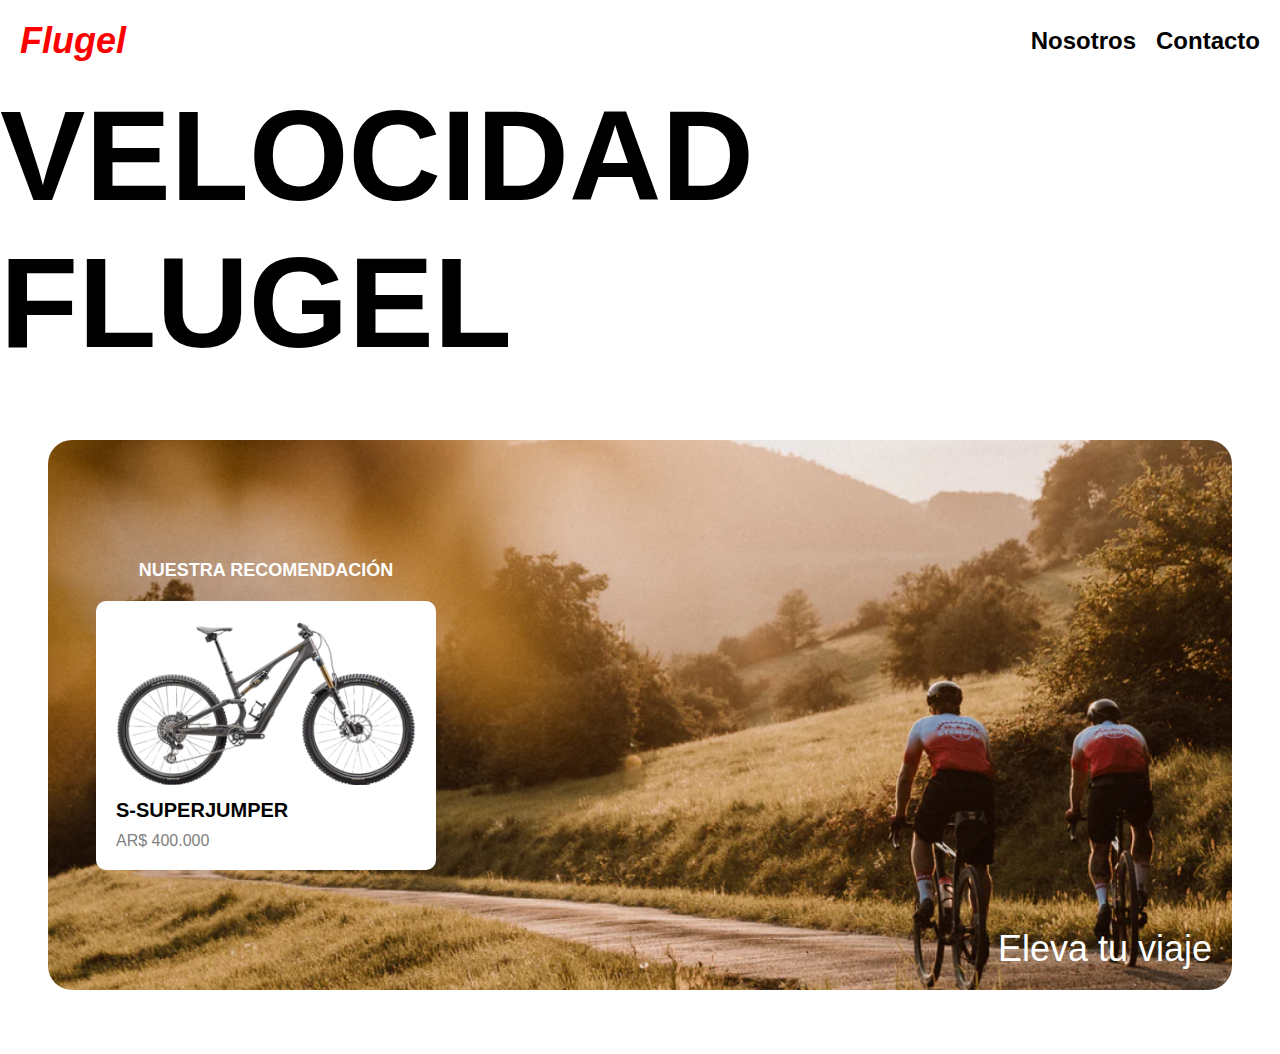
==== index.html @ 30f4ac42 "Add files via upload" ====
<!DOCTYPE html>
<html lang="es">

<head>
    <meta charset="UTF-8">
    <meta name="viewport" content="width=device-width, initial-scale=1.0">
    <title>Velocidad Flugel</title>
    <style>
        * {
            margin: 0;
            padding: 0;
            box-sizing: border-box;

        }

        body {
            font-family: Arial, sans-serif;
        }

        header {
            display: flex;
            justify-content: space-between;
            align-items: center;
            padding: 20px;
            background-color: white;
        }

        .logo h1 {
            font-size: 36px;
            color: red;
            font-weight: bold;
            font-style: italic;
        }

        nav ul {
            list-style: none;
            display: flex;
            gap: 20px;
        }

        nav ul li a {
            text-decoration: none;
            color: black;
            font-size: 24px;
            font-weight: bold;
        }

        .hero {
            position: relative;
            display: flex;
            text-align: center;
            background-image: url('images/hero.png');
            height: 100%;
            background-size: cover;
            background-position: center;
            padding: 4em 3em;
            margin: 4em 3em;
            border-radius: 1.5rem;
        }

        .main-title {
            font-size: 128px;
            font-weight: bold;
            display: flex;
            justify-content: center;
            width: 100%;
        }

        .recommendation {
            margin: 3.5em 0;
        }

        .recommendation h2 {
            font-size: 18px;
            font-weight: bold;
            margin-bottom: 20px;
            color: white;
        }

        .recommendation a{
            text-decoration: none;
            color: inherit;
        }

        .product-card {
            background-color: white;
            padding: 20px;
            border-radius: 10px;
            display: inline-block;
            text-align: left;
        }

        .product-image {
            width: 100%;
            height: auto;
            max-width: 300px;
        }

        .product-info h3 {
            font-size: 20px;
            margin: 10px 0;
        }

        .product-info p {
            font-size: 16px;
            color: gray;
        }

        .eslogan {
            font-size: 36px;
            position: absolute;
            bottom: 20px;
            right: 20px;
            color: white;
        }
    </style>
</head>

<body>
    <header>
        <div class="logo">
            <h1>Flugel</h1>
        </div>
        <nav>
            <ul>
                <li><a href="#">Nosotros</a></li>
                <li><a href="#">Contacto</a></li>
            </ul>
        </nav>
    </header>

    <main>
        <h1 class="main-title">VELOCIDAD FLUGEL</h1>
        <section class="hero">
            <div class="recommendation">
                <a href="">
                    <h2>NUESTRA RECOMENDACIÓN</h2>
                    <div class="product-card">
                        <img src="images/bike.png" alt="S-Superjumper" class="product-image">
                        <div class="product-info">
                            <h3>S-SUPERJUMPER</h3>
                            <p>AR$ 400.000</p>
                        </div>
                    </div>
                </a>
            </div>
            <p class="eslogan">Eleva tu viaje</p>
        </section>
    </main>
</body>

</html>
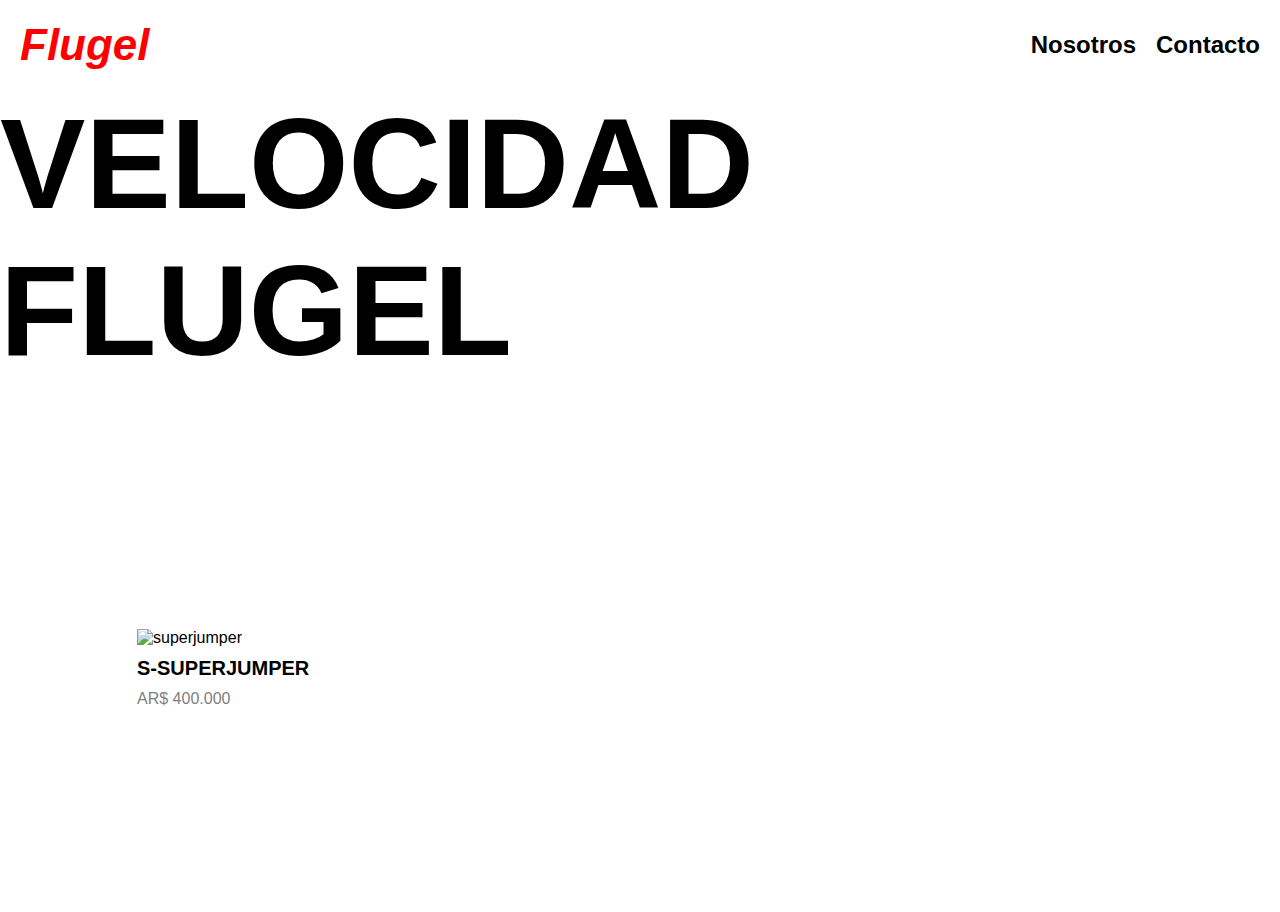
==== commit 0da0791b: "Paginas" ====
--- a/index.html
+++ b/index.html
@@ -25,12 +25,19 @@
             background-color: white;
         }
 
-        .logo h1 {
-            font-size: 36px;
+        .logo {
+            font-size: 22px;
             color: red;
             font-weight: bold;
             font-style: italic;
+            text-decoration: none;
         }
+
+        .logo a  {
+            text-decoration: none;
+            color: inherit;
+        }
+
 
         nav ul {
             list-style: none;
@@ -58,7 +65,7 @@
             border-radius: 1.5rem;
         }
 
-        .main-title {
+        .titulo {
             font-size: 128px;
             font-weight: bold;
             display: flex;
@@ -66,23 +73,23 @@
             width: 100%;
         }
 
-        .recommendation {
+        .recomendacion {
             margin: 3.5em 0;
         }
 
-        .recommendation h2 {
+        .recomendacion h2 {
             font-size: 18px;
             font-weight: bold;
             margin-bottom: 20px;
             color: white;
         }
 
-        .recommendation a{
+        .recomendacion a {
             text-decoration: none;
             color: inherit;
         }
 
-        .product-card {
+        .producto-tarjeta {
             background-color: white;
             padding: 20px;
             border-radius: 10px;
@@ -90,18 +97,18 @@
             text-align: left;
         }
 
-        .product-image {
+        .producto-imagen {
             width: 100%;
             height: auto;
             max-width: 300px;
         }
 
-        .product-info h3 {
+        .info-producto h3 {
             font-size: 20px;
             margin: 10px 0;
         }
 
-        .product-info p {
+        .info-producto p {
             font-size: 16px;
             color: gray;
         }
@@ -118,26 +125,24 @@
 
 <body>
     <header>
-        <div class="logo">
-            <h1>Flugel</h1>
-        </div>
+        <div class="logo"><a href="index.html"><h1>Flugel</h1></a></div>
         <nav>
             <ul>
-                <li><a href="#">Nosotros</a></li>
+                <li><a href="nosotros.html">Nosotros</a></li>
                 <li><a href="#">Contacto</a></li>
             </ul>
         </nav>
     </header>
 
     <main>
-        <h1 class="main-title">VELOCIDAD FLUGEL</h1>
+        <h1 class="titulo">VELOCIDAD FLUGEL</h1>
         <section class="hero">
-            <div class="recommendation">
+            <div class="recomendacion">
                 <a href="">
                     <h2>NUESTRA RECOMENDACIÓN</h2>
-                    <div class="product-card">
-                        <img src="images/bike.png" alt="S-Superjumper" class="product-image">
-                        <div class="product-info">
+                    <div class="producto-tarjeta">
+                        <img src="images/bike.png" alt="superjumper" class="producto-imagen">
+                        <div class="info-producto">
                             <h3>S-SUPERJUMPER</h3>
                             <p>AR$ 400.000</p>
                         </div>
@@ -149,4 +154,4 @@
     </main>
 </body>
 
-</html>
+</html>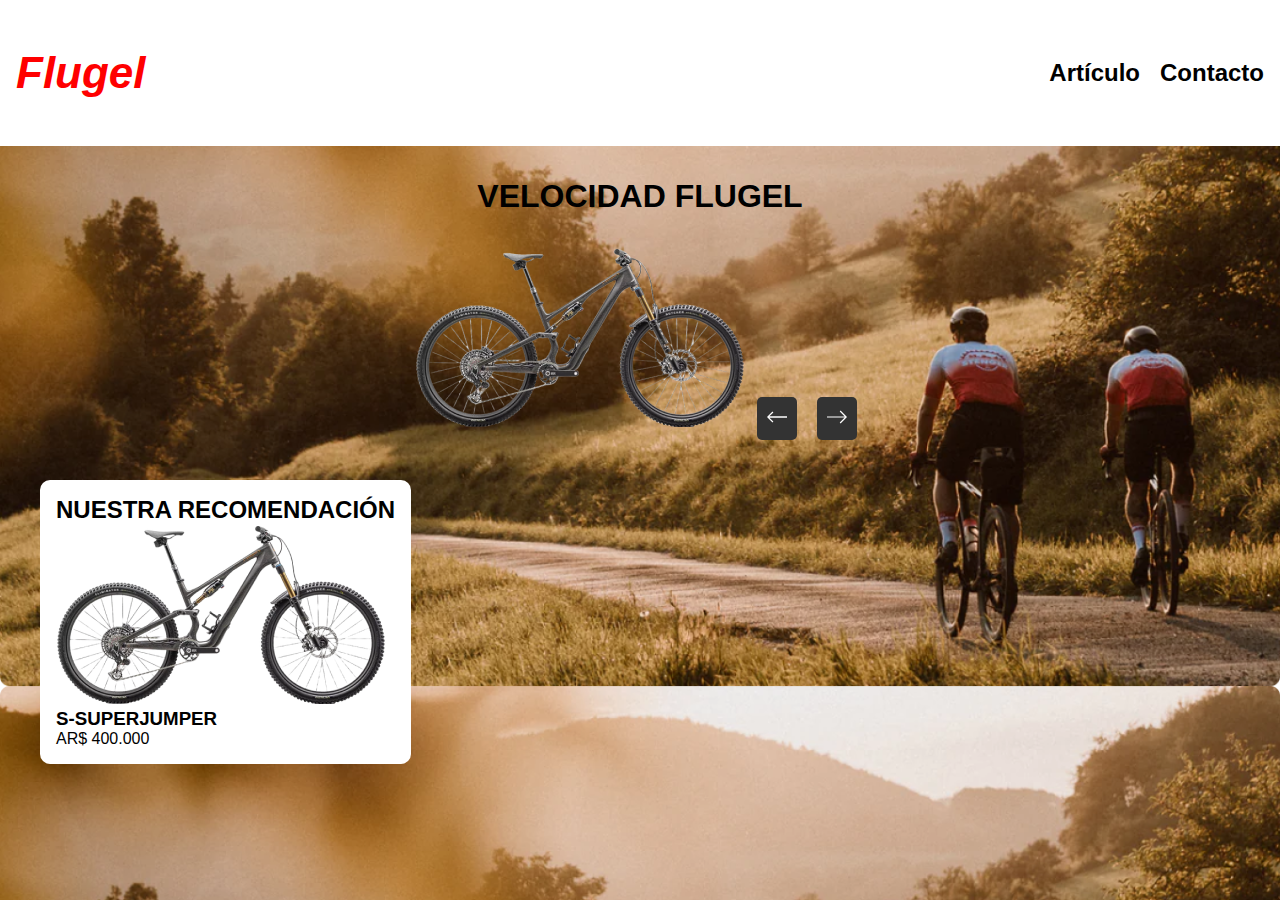
==== commit e300c908: "Cambios" ====
--- a/index.html
+++ b/index.html
@@ -5,122 +5,7 @@
     <meta charset="UTF-8">
     <meta name="viewport" content="width=device-width, initial-scale=1.0">
     <title>Velocidad Flugel</title>
-    <style>
-        * {
-            margin: 0;
-            padding: 0;
-            box-sizing: border-box;
-
-        }
-
-        body {
-            font-family: Arial, sans-serif;
-        }
-
-        header {
-            display: flex;
-            justify-content: space-between;
-            align-items: center;
-            padding: 20px;
-            background-color: white;
-        }
-
-        .logo {
-            font-size: 22px;
-            color: red;
-            font-weight: bold;
-            font-style: italic;
-            text-decoration: none;
-        }
-
-        .logo a  {
-            text-decoration: none;
-            color: inherit;
-        }
-
-
-        nav ul {
-            list-style: none;
-            display: flex;
-            gap: 20px;
-        }
-
-        nav ul li a {
-            text-decoration: none;
-            color: black;
-            font-size: 24px;
-            font-weight: bold;
-        }
-
-        .hero {
-            position: relative;
-            display: flex;
-            text-align: center;
-            background-image: url('images/hero.png');
-            height: 100%;
-            background-size: cover;
-            background-position: center;
-            padding: 4em 3em;
-            margin: 4em 3em;
-            border-radius: 1.5rem;
-        }
-
-        .titulo {
-            font-size: 128px;
-            font-weight: bold;
-            display: flex;
-            justify-content: center;
-            width: 100%;
-        }
-
-        .recomendacion {
-            margin: 3.5em 0;
-        }
-
-        .recomendacion h2 {
-            font-size: 18px;
-            font-weight: bold;
-            margin-bottom: 20px;
-            color: white;
-        }
-
-        .recomendacion a {
-            text-decoration: none;
-            color: inherit;
-        }
-
-        .producto-tarjeta {
-            background-color: white;
-            padding: 20px;
-            border-radius: 10px;
-            display: inline-block;
-            text-align: left;
-        }
-
-        .producto-imagen {
-            width: 100%;
-            height: auto;
-            max-width: 300px;
-        }
-
-        .info-producto h3 {
-            font-size: 20px;
-            margin: 10px 0;
-        }
-
-        .info-producto p {
-            font-size: 16px;
-            color: gray;
-        }
-
-        .eslogan {
-            font-size: 36px;
-            position: absolute;
-            bottom: 20px;
-            right: 20px;
-            color: white;
-        }
-    </style>
+    <link rel="stylesheet" href="styles.css">
 </head>
 
 <body>
@@ -128,14 +13,28 @@
         <div class="logo"><a href="index.html"><h1>Flugel</h1></a></div>
         <nav>
             <ul>
-                <li><a href="nosotros.html">Nosotros</a></li>
-                <li><a href="#">Contacto</a></li>
+                <li><a href="articulo.html">Artículo</a></li>
+                <li><a href="contacto.html">Contacto</a></li>
             </ul>
         </nav>
     </header>
 
     <main>
         <h1 class="titulo">VELOCIDAD FLUGEL</h1>
+        <section class="carousel-container">
+            <img id="carousel-image" src="images/bike.png" alt="Imagen de producto">
+            <button onclick="prevImage()"><?xml version="1.0" encoding="iso-8859-1"?>
+                <svg fill="#ffffff" height="20px" width="20px" version="1.1" id="Layer_1" xmlns="http://www.w3.org/2000/svg" xmlns:xlink="http://www.w3.org/1999/xlink" 
+                     viewBox="0 0 476.213 476.213" xml:space="preserve">
+                <polygon points="476.213,223.107 57.427,223.107 151.82,128.713 130.607,107.5 0,238.106 130.607,368.714 151.82,347.5 
+                    57.427,253.107 476.213,253.107 "/>
+                </svg></button>
+            <button onclick="nextImage()"><?xml version="1.0" encoding="utf-8"?>
+                <svg fill="#ffffff" width="20px" height="20px" viewBox="0 0 1920 1920" xmlns="http://www.w3.org/2000/svg">
+                    <path d="m1304.824 345.002-81.25 81.249 476.466 476.582H0v114.922h1700.04l-476.466 476.465 81.25 81.25L1920 960.293z" fill-rule="evenodd"/>
+                </svg></button>
+        </section>
+
         <section class="hero">
             <div class="recomendacion">
                 <a href="">
@@ -149,9 +48,10 @@
                     </div>
                 </a>
             </div>
-            <p class="eslogan">Eleva tu viaje</p>
         </section>
     </main>
+
+    <script src="script.js"></script>
 </body>
 
-</html>+</html>
--- a/styles.css
+++ b/styles.css
@@ -0,0 +1,117 @@
+/* Estilos generales */
+* {
+    margin: 0;
+    padding: 0;
+    box-sizing: border-box;
+}
+
+body {
+    font-family: Arial, sans-serif;
+    background-image: url(images/hero.png);
+    background-size: cover;
+}
+
+header {
+    display: flex;
+    justify-content: space-between;
+    align-items: center;
+    padding: 1em;
+    background-color: white;
+}
+
+.logo {
+    font-size: 22px;
+    color: red;
+    font-weight: bold;
+    font-style: italic;
+    text-decoration: none;
+}
+
+.logo a {
+    text-decoration: none;
+    color: red;
+    font-weight: bold;
+    font-style: italic;
+}
+
+nav ul {
+    list-style: none;
+    display: flex;
+    gap: 20px;
+}
+
+nav ul li a {
+    text-decoration: none;
+    color: black;
+    font-size: 24px;
+    font-weight: bold;
+}
+
+h1 {
+    text-align: center;
+    margin: 2rem 0;
+}
+
+.flex-container {
+    display: flex;
+    justify-content: space-around;
+}
+
+.col {
+    width: 30%;
+    padding: 1rem;
+    background-color: #eee;
+    border-radius: 10px;
+}
+
+.carousel-container {
+    text-align: center;
+    margin: 2rem 0;
+}
+
+button {
+    padding: 10px;
+    margin: 0.5rem;
+    cursor: pointer;
+}
+
+#contact-form {
+    display: flex;
+    flex-direction: column;
+    gap: 10px;
+    max-width: 600px;
+    margin: 2rem auto;
+}
+
+input, textarea {
+    padding: 10px;
+    border: 1px solid #ccc;
+    border-radius: 5px;
+}
+
+button {
+    background-color: #333;
+    color: white;
+    border: none;
+    border-radius: 5px;
+    padding: 10px;
+    cursor: pointer;
+}
+
+.hero{
+    color: black;
+    padding-left: 2.5rem;
+    padding-right: 2.5rem;
+}
+
+.hero a{
+    text-decoration: none;
+    color: inherit;
+}
+
+.recomendacion{
+    position: absolute;
+    border-radius: 10px;
+    padding: 1em;
+    background-color: white;
+}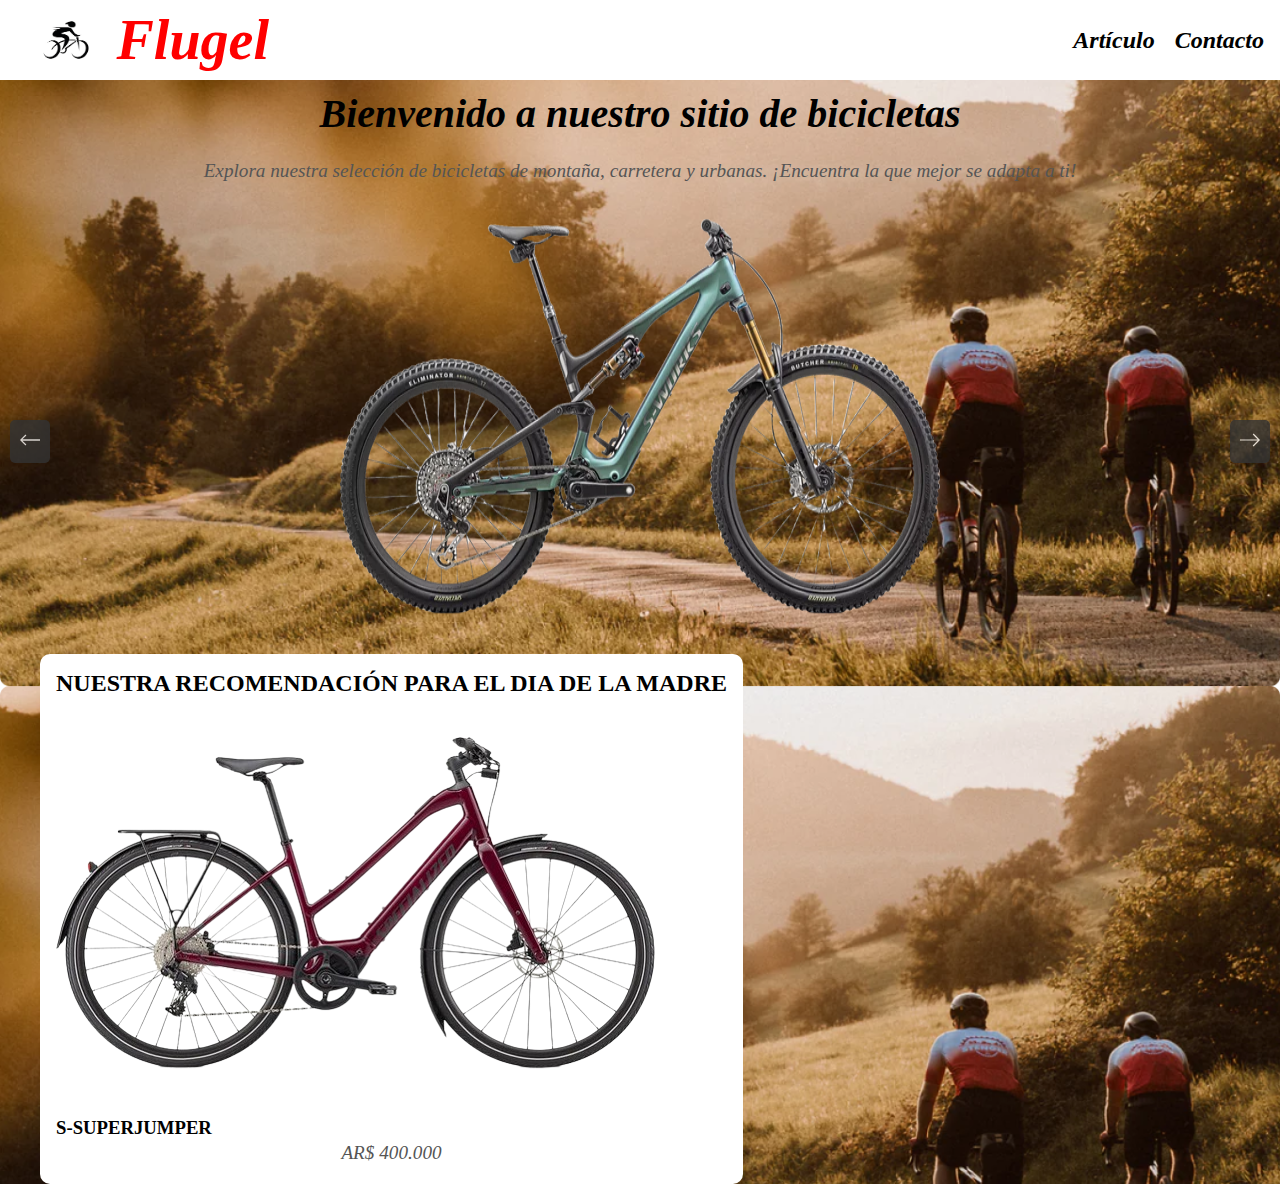
==== commit 10e225cf: "Subiendo los cambios realizados en la pagina principal!" ====
--- a/index.html
+++ b/index.html
@@ -4,13 +4,17 @@
 <head>
     <meta charset="UTF-8">
     <meta name="viewport" content="width=device-width, initial-scale=1.0">
-    <title>Velocidad Flugel</title>
+    <title>Pág. Principal</title>
     <link rel="stylesheet" href="styles.css">
 </head>
 
 <body>
     <header>
-        <div class="logo"><a href="index.html"><h1>Flugel</h1></a></div>
+        <div class="logo">
+            <img src="images/logo.png" alt="Imagen de logo" class="logo-img">
+            <a href="index.html">
+            <h1>Flugel</h1>
+            </a></div>
         <nav>
             <ul>
                 <li><a href="articulo.html">Artículo</a></li>
@@ -18,29 +22,46 @@
             </ul>
         </nav>
     </header>
+    
 
     <main>
-        <h1 class="titulo">VELOCIDAD FLUGEL</h1>
+
+        <h1 class="titulo">Bienvenido a nuestro sitio de bicicletas</h1>
+        <p>Explora nuestra selección de bicicletas de montaña, carretera y urbanas. ¡Encuentra la que mejor se adapta a
+            ti!</p>
+
         <section class="carousel-container">
-            <img id="carousel-image" src="images/bike.png" alt="Imagen de producto">
-            <button onclick="prevImage()"><?xml version="1.0" encoding="iso-8859-1"?>
-                <svg fill="#ffffff" height="20px" width="20px" version="1.1" id="Layer_1" xmlns="http://www.w3.org/2000/svg" xmlns:xlink="http://www.w3.org/1999/xlink" 
-                     viewBox="0 0 476.213 476.213" xml:space="preserve">
-                <polygon points="476.213,223.107 57.427,223.107 151.82,128.713 130.607,107.5 0,238.106 130.607,368.714 151.82,347.5 
-                    57.427,253.107 476.213,253.107 "/>
-                </svg></button>
-            <button onclick="nextImage()"><?xml version="1.0" encoding="utf-8"?>
-                <svg fill="#ffffff" width="20px" height="20px" viewBox="0 0 1920 1920" xmlns="http://www.w3.org/2000/svg">
-                    <path d="m1304.824 345.002-81.25 81.249 476.466 476.582H0v114.922h1700.04l-476.466 476.465 81.25 81.25L1920 960.293z" fill-rule="evenodd"/>
-                </svg></button>
+
+            <img id="carousel-image" src="images/bike-2.webp" alt="Imagen de producto">
+
+            <button onclick="prevImage()">
+                <?xml version="1.0" encoding="iso-8859-1"?>
+                <svg fill="#ffffff" height="20px" width="20px" version="1.1" id="Layer_1"
+                    xmlns="http://www.w3.org/2000/svg" xmlns:xlink="http://www.w3.org/1999/xlink"
+                    viewBox="0 0 476.213 476.213" xml:space="preserve">
+                    <polygon points="476.213,223.107 57.427,223.107 151.82,128.713 130.607,107.5 0,238.106 130.607,368.714 151.82,347.5 
+                    57.427,253.107 476.213,253.107 " />
+                </svg>
+            </button>
+
+            <button onclick="nextImage()">
+                <?xml version="1.0" encoding="utf-8"?>
+                <svg fill="#ffffff" width="20px" height="20px" viewBox="0 0 1920 1920"
+                    xmlns="http://www.w3.org/2000/svg">
+                    <path
+                        d="m1304.824 345.002-81.25 81.249 476.466 476.582H0v114.922h1700.04l-476.466 476.465 81.25 81.25L1920 960.293z"
+                        fill-rule="evenodd" />
+                </svg>
+            </button>
+
         </section>
 
         <section class="hero">
             <div class="recomendacion">
                 <a href="">
-                    <h2>NUESTRA RECOMENDACIÓN</h2>
+                    <h2>NUESTRA RECOMENDACIÓN PARA EL DIA DE LA MADRE</h2>
                     <div class="producto-tarjeta">
-                        <img src="images/bike.png" alt="superjumper" class="producto-imagen">
+                        <img src="images/bike-3.png" alt="superjumper" class="producto-imagen">
                         <div class="info-producto">
                             <h3>S-SUPERJUMPER</h3>
                             <p>AR$ 400.000</p>
--- a/styles.css
+++ b/styles.css
@@ -6,35 +6,51 @@
 }
 
 body {
-    font-family: Arial, sans-serif;
+    font-family: 'copperplate', fantasy;
     background-image: url(images/hero.png);
     background-size: cover;
+    padding-top: 50px;
 }
 
 header {
+    
+    position: fixed;
+    top: 0;
+    left: 0;
+    width: 100%;
     display: flex;
     justify-content: space-between;
     align-items: center;
+    height: 80px;
     padding: 1em;
     background-color: white;
+    z-index: 1000;
 }
-
+.logo-img {
+    width: 100px; /* Ajusta el tamaño según necesites */
+    height: auto; /* Mantiene la proporción de la imagen */
+    margin-right: 0.5px; /* Espacio entre el GIF y el texto */
+}
 .logo {
-    font-size: 22px;
-    color: red;
+    font-size: 28px;
+    color: rgb(255, 0, 0);
+    font-family: 'copperplate', fantasy;
     font-weight: bold;
     font-style: italic;
     text-decoration: none;
+    display: flex; 
+    align-items: center; 
 }
 
 .logo a {
     text-decoration: none;
-    color: red;
+    color: rgb(255, 0, 0);
     font-weight: bold;
     font-style: italic;
 }
 
 nav ul {
+    font-style: italic;
     list-style: none;
     display: flex;
     gap: 20px;
@@ -47,15 +63,27 @@
     font-weight: bold;
 }
 
-h1 {
+main h1 {
+    font-style: italic;
+    font-family: 'copperplate', fantasy;
+    color: black;
+    font-size: 2.5em;
     text-align: center;
-    margin: 2rem 0;
+    margin-top: 1em;
+    margin-bottom: 0.5em;
 }
 
-.flex-container {
-    display: flex;
-    justify-content: space-around;
+main p {
+    font-style: italic;
+    font-family: 'copperplate', fantasy;
+    color: #555555;
+    font-size: 1.2em;
+    line-height: 1.5;
+    text-align: center;
+    margin: 0 1em;
 }
+
+
 
 .col {
     width: 30%;
@@ -65,15 +93,33 @@
 }
 
 .carousel-container {
+    position: relative; 
     text-align: center;
     margin: 2rem 0;
 }
 
-button {
+.carousel-container img {
+    width: 600px;
+    height: 400px; 
+    
+}
+.carousel-container button {
+    position: absolute;
+    cursor: pointer;
+    top: 50%;
+    background-color: #333;
+    color: white;
+    border: none;
+    border-radius: 5px; 
     padding: 10px;
-    margin: 0.5rem;
-    cursor: pointer;
-}
+    opacity: 0.8;
+    }
+    .carousel-container button:first-of-type {  
+    left: 10px; 
+    }
+    .carousel-container button:last-of-type {
+    right: 10px;
+    }
 
 #contact-form {
     display: flex;
